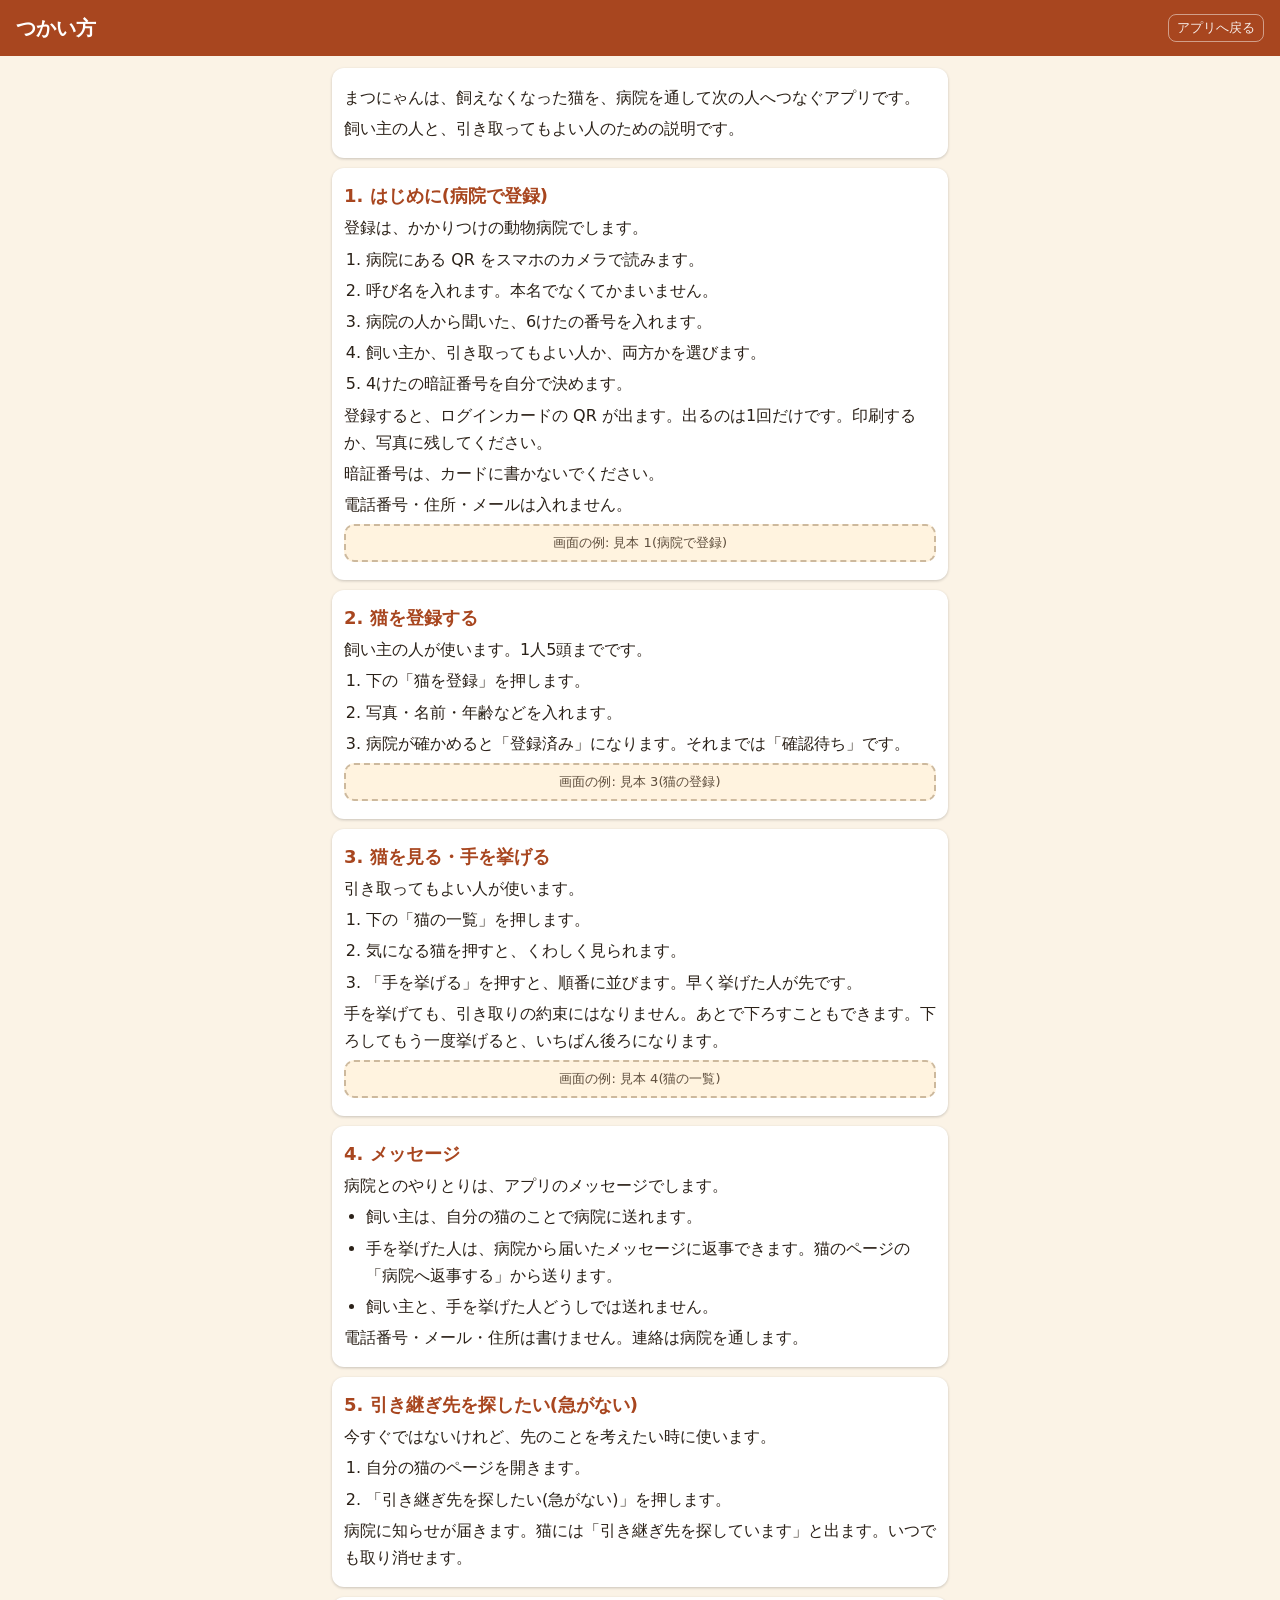
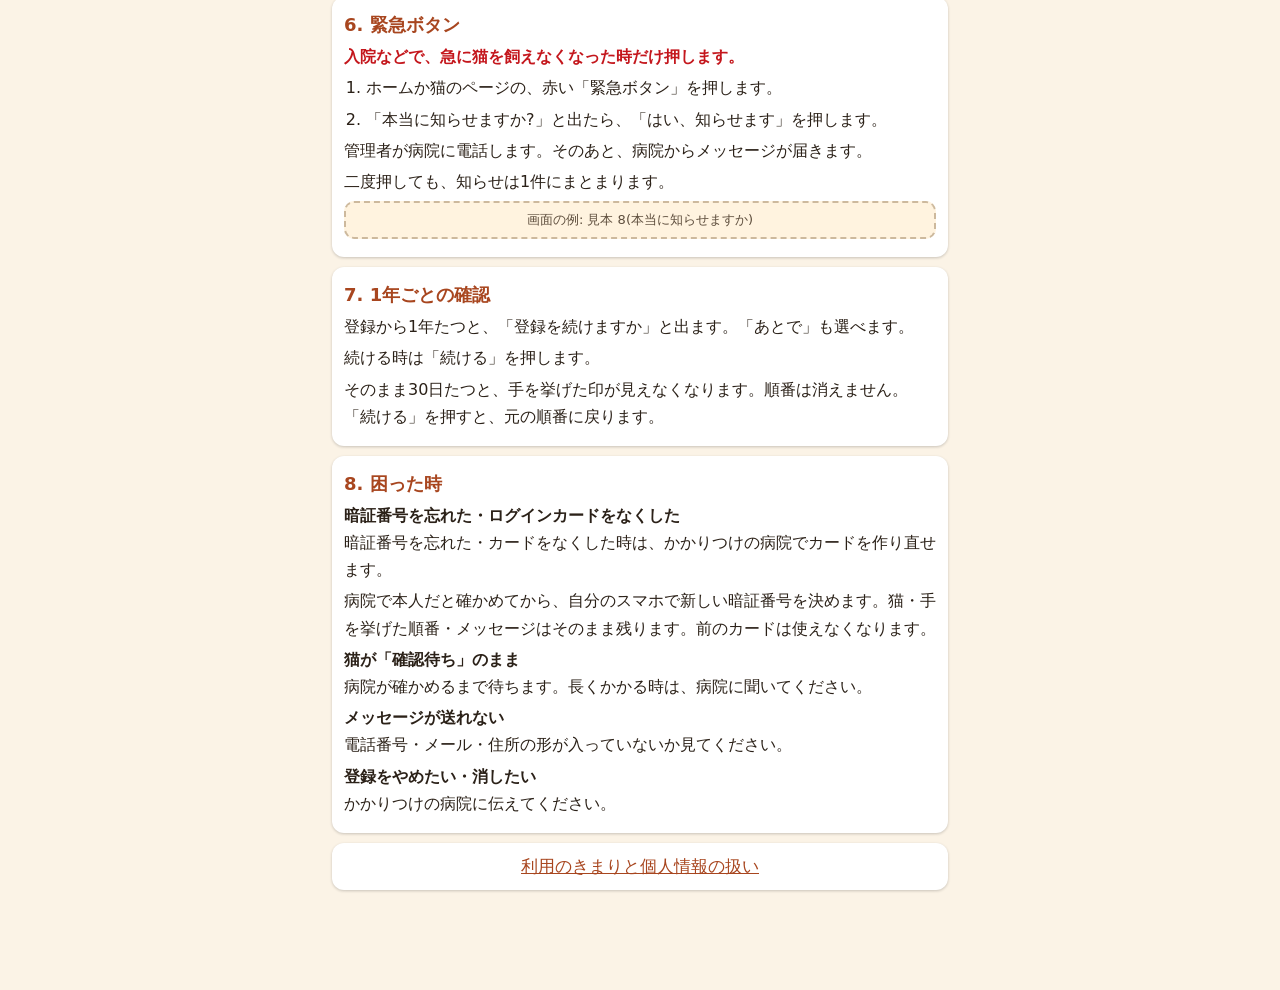
==== help.html @ f1240e0c "Add files via upload" ====
<!doctype html>
<html lang="ja">
<head>
<meta charset="utf-8">
<meta name="viewport" content="width=device-width, initial-scale=1, viewport-fit=cover">
<meta name="theme-color" content="#a8461f">
<title>つかい方 - まつにゃん</title>
<link rel="icon" href="icon-192.png">
<link rel="stylesheet" href="style.css?v=7">
</head>
<body>
<header><h1>つかい方</h1><a class="who helpln" href="./">アプリへ戻る</a></header>
<main class="doc" id="help-body">
  <div class="card">
    <p>まつにゃんは、飼えなくなった猫を、病院を通して次の人へつなぐアプリです。</p>
    <p>飼い主の人と、引き取ってもよい人のための説明です。</p>
  </div>

  <div class="card" id="h-start">
    <h2>1. はじめに(病院で登録)</h2>
    <p>登録は、かかりつけの動物病院でします。</p>
    <ol>
      <li>病院にある QR をスマホのカメラで読みます。</li>
      <li>呼び名を入れます。本名でなくてかまいません。</li>
      <li>病院の人から聞いた、6けたの番号を入れます。</li>
      <li>飼い主か、引き取ってもよい人か、両方かを選びます。</li>
      <li>4けたの暗証番号を自分で決めます。</li>
    </ol>
    <p>登録すると、ログインカードの QR が出ます。出るのは1回だけです。印刷するか、写真に残してください。</p>
    <p>暗証番号は、カードに書かないでください。</p>
    <p>電話番号・住所・メールは入れません。</p>
    <div class="fig">画面の例: 見本 1(病院で登録)</div>
  </div>

  <div class="card" id="h-cat">
    <h2>2. 猫を登録する</h2>
    <p>飼い主の人が使います。1人5頭までです。</p>
    <ol>
      <li>下の「猫を登録」を押します。</li>
      <li>写真・名前・年齢などを入れます。</li>
      <li>病院が確かめると「登録済み」になります。それまでは「確認待ち」です。</li>
    </ol>
    <div class="fig">画面の例: 見本 3(猫の登録)</div>
  </div>

  <div class="card" id="h-list">
    <h2>3. 猫を見る・手を挙げる</h2>
    <p>引き取ってもよい人が使います。</p>
    <ol>
      <li>下の「猫の一覧」を押します。</li>
      <li>気になる猫を押すと、くわしく見られます。</li>
      <li>「手を挙げる」を押すと、順番に並びます。早く挙げた人が先です。</li>
    </ol>
    <p>手を挙げても、引き取りの約束にはなりません。あとで下ろすこともできます。下ろしてもう一度挙げると、いちばん後ろになります。</p>
    <div class="fig">画面の例: 見本 4(猫の一覧)</div>
  </div>

  <div class="card" id="h-msg">
    <h2>4. メッセージ</h2>
    <p>病院とのやりとりは、アプリのメッセージでします。</p>
    <ul>
      <li>飼い主は、自分の猫のことで病院に送れます。</li>
      <li>手を挙げた人は、病院から届いたメッセージに返事できます。猫のページの「病院へ返事する」から送ります。</li>
      <li>飼い主と、手を挙げた人どうしでは送れません。</li>
    </ul>
    <p>電話番号・メール・住所は書けません。連絡は病院を通します。</p>
  </div>

  <div class="card" id="h-seek">
    <h2>5. 引き継ぎ先を探したい(急がない)</h2>
    <p>今すぐではないけれど、先のことを考えたい時に使います。</p>
    <ol>
      <li>自分の猫のページを開きます。</li>
      <li>「引き継ぎ先を探したい(急がない)」を押します。</li>
    </ol>
    <p>病院に知らせが届きます。猫には「引き継ぎ先を探しています」と出ます。いつでも取り消せます。</p>
  </div>

  <div class="card" id="h-sos">
    <h2>6. 緊急ボタン</h2>
    <p class="sosnote">入院などで、急に猫を飼えなくなった時だけ押します。</p>
    <ol>
      <li>ホームか猫のページの、赤い「緊急ボタン」を押します。</li>
      <li>「本当に知らせますか?」と出たら、「はい、知らせます」を押します。</li>
    </ol>
    <p>管理者が病院に電話します。そのあと、病院からメッセージが届きます。</p>
    <p>二度押しても、知らせは1件にまとまります。</p>
    <div class="fig">画面の例: 見本 8(本当に知らせますか)</div>
  </div>

  <div class="card" id="h-renew">
    <h2>7. 1年ごとの確認</h2>
    <p>登録から1年たつと、「登録を続けますか」と出ます。「あとで」も選べます。</p>
    <p>続ける時は「続ける」を押します。</p>
    <p>そのまま30日たつと、手を挙げた印が見えなくなります。順番は消えません。「続ける」を押すと、元の順番に戻ります。</p>
  </div>

  <div class="card" id="h-faq">
    <h2>8. 困った時</h2>
    <p><b>暗証番号を忘れた・ログインカードをなくした</b><br>暗証番号を忘れた・カードをなくした時は、かかりつけの病院でカードを作り直せます。</p>
    <p>病院で本人だと確かめてから、自分のスマホで新しい暗証番号を決めます。猫・手を挙げた順番・メッセージはそのまま残ります。前のカードは使えなくなります。</p>
    <p><b>猫が「確認待ち」のまま</b><br>病院が確かめるまで待ちます。長くかかる時は、病院に聞いてください。</p>
    <p><b>メッセージが送れない</b><br>電話番号・メール・住所の形が入っていないか見てください。</p>
    <p><b>登録をやめたい・消したい</b><br>かかりつけの病院に伝えてください。</p>
  </div>

  <div class="card center"><a href="terms.html">利用のきまりと個人情報の扱い</a></div>
</main>
</body>
</html>
---- style.css ----
/* まつにゃん v7。色と形は見本(20261029-0050-matsunyan-mock/gen/build.py)のまま */
:root { --bg: #fbf3e6; --main: #a8461f; --sos: #c4161c; --ink: #2b2118; --sub: #5e4e3d; --line: #e3d3bd; --field: #cdb99d; --codebg: #fff3df; --navink: #6b5a48; }
* { box-sizing: border-box; }
html, body { margin: 0; background: var(--bg); font-family: "Noto Sans CJK JP", "Noto Sans JP", "Hiragino Sans", system-ui, sans-serif; color: var(--ink); font-size: 17px; }
body { min-height: 100vh; display: flex; flex-direction: column; }
header { background: var(--main); color: #fff; padding: 14px 16px; display: flex; align-items: center; gap: 10px; min-height: 56px; position: sticky; top: 0; z-index: 5; }
header h1 { font-size: 20px; margin: 0; flex: 1; overflow: hidden; text-overflow: ellipsis; white-space: nowrap; }
header .who { font-size: 13px; opacity: .9; }
header button.who { background: none; border: 1px solid #fff8; color: #fff; border-radius: 8px; padding: 4px 8px; font-size: 13px; }
main { flex: 1; padding: 12px 12px 90px; max-width: 640px; width: 100%; margin: 0 auto; }
nav { display: flex; background: #fff; border-top: 2px solid var(--line); position: fixed; left: 0; right: 0; bottom: 0; z-index: 5; }
nav button { flex: 1; text-align: center; padding: 9px 0 11px; font-size: 14px; min-height: 62px; color: var(--navink); background: none; border: 0; font-family: inherit; }
nav button b { display: block; font-size: 22px; line-height: 28px; font-weight: normal; }
nav button.on { color: var(--main); font-weight: bold; border-top: 4px solid var(--main); margin-top: -2px; }
.hidden { display: none !important; }
.card { background: #fff; border-radius: 12px; padding: 12px; margin-bottom: 10px; box-shadow: 0 1px 3px #0003; }
.card.center { text-align: center; }
h3 { font-size: 17px; margin: 2px 0 8px; }
.note { font-size: 14px; color: var(--sub); margin: 4px 0; }
.btn { display: block; width: 100%; min-height: 56px; border-radius: 12px; border: 0; background: var(--main); color: #fff; font-size: 19px; font-weight: bold; text-align: center; margin: 8px 0; font-family: inherit; cursor: pointer; }
.btn.sub { background: #fff; color: var(--main); border: 2px solid var(--main); }
.btn.sm { min-height: 46px; font-size: 16px; width: auto; display: inline-block; padding: 0 14px; margin: 4px 4px 4px 0; }
.btn:disabled { opacity: .55; }
.field { width: 100%; border: 2px solid var(--field); border-radius: 10px; background: #fff; min-height: 48px; padding: 10px 12px; font-size: 17px; margin: 4px 0 10px; color: var(--ink); font-family: inherit; }
.field.pin { font-size: 30px; letter-spacing: .3em; text-align: center; }
label { font-size: 15px; font-weight: bold; display: block; }
label.check { font-weight: normal; display: flex; gap: 10px; align-items: center; margin: 6px 0 10px; }
label.check input { width: 26px; height: 26px; }
.row { display: flex; gap: 10px; align-items: center; }
.row .grow { flex: 1; min-width: 0; }
.tag { display: inline-block; font-size: 13px; font-weight: bold; border-radius: 10px; padding: 2px 8px; background: #f6e3c4; color: #7a3a10; margin: 2px 2px 2px 0; }
.tag.g { background: #dcebd6; color: #2d5a22; } .tag.r { background: #fbd9d9; color: #8a1015; }
.code { font-family: "DejaVu Sans Mono", monospace; font-size: 40px; letter-spacing: .1em; white-space: nowrap; text-align: center; color: var(--main); font-weight: bold; padding: 10px 0; background: var(--codebg); border-radius: 12px; border: 3px dashed var(--main); margin: 6px 0; }
.big { font-size: 20px; font-weight: bold; }
.tel { color: var(--main); font-size: 20px; font-weight: bold; }
.qr { display: block; margin: 8px auto; image-rendering: pixelated; width: 220px; height: 220px; }
.err { background: #fbd9d9; color: #8a1015; border-radius: 10px; padding: 8px 12px; font-size: 15px; margin: 6px 0; }
.ok { background: #dcebd6; color: #2d5a22; border-radius: 10px; padding: 8px 12px; font-size: 15px; margin: 6px 0; }
.secret { font-family: "DejaVu Sans Mono", monospace; font-size: 12px; word-break: break-all; background: var(--codebg); border-radius: 8px; padding: 6px; }
hr { border: 0; border-top: 1px solid #eadcc6; margin: 8px 0; }
#gsi-btn { display: flex; justify-content: center; min-height: 44px; margin: 8px 0; }
/* 2枚目: 登録・猫・確認待ち(見本 1・2・3・6) */
.center { text-align: center; }
.field.codein { font-size: 34px; letter-spacing: .5em; text-align: center; font-family: "DejaVu Sans Mono", monospace; }
.choice { display: flex; flex-wrap: wrap; gap: 6px; margin: 6px 0 12px; }
.choice label { font-weight: normal; border: 2px solid var(--field); border-radius: 10px; padding: 8px 10px; background: #fff; display: flex; gap: 6px; align-items: center; }
.choice label:has(input:checked) { border-color: var(--main); color: var(--main); font-weight: bold; background: var(--codebg); }
.grid2 { display: grid; grid-template-columns: 1fr 1fr; gap: 0 12px; }
.phrow { display: flex; gap: 14px; align-items: center; margin-bottom: 8px; }
.ph { width: 82px; height: 82px; border-radius: 12px; background: #e8d5b8; display: flex; align-items: center; justify-content: center; font-size: 40px; overflow: hidden; flex: none; cursor: pointer; }
.ph img { width: 100%; height: 100%; object-fit: cover; }
.wait { background: var(--codebg); border: 2px solid #e0a000; border-radius: 12px; padding: 8px 12px; text-align: center; color: #8a4b00; margin: 6px 0; }
.waitbox { border: 2px solid #e0a000; }
.cat { display: flex; gap: 12px; align-items: center; }
.cat .ph { width: 76px; height: 76px; font-size: 36px; }
.cat .big { font-size: 20px; }
.cat .grow { flex: 1; min-width: 0; }
.btn2 { display: grid; grid-template-columns: 1fr 1fr; gap: 10px; }
.btn2 .btn { margin: 8px 0 2px; min-height: 48px; font-size: 17px; }
.fixnote { background: #fbd9d9; color: #8a1015; border-radius: 8px; padding: 6px 8px; font-size: 14px; margin-top: 6px; }
@media print { header, nav, .noprint { display: none !important; } main { padding: 0; } .card { box-shadow: none; border: 1px solid #999; } }
/* 3枚目の前半: 猫の一覧・詳しい画面・順番(見本 4・5) */
.lcard { cursor: pointer; }
.lcard .row { margin-top: 6px; }
.ph.lg { width: 96px; height: 96px; font-size: 50px; }
.ord { width: 34px; height: 34px; border-radius: 17px; background: var(--main); color: #fff; font-weight: bold; display: flex; align-items: center; justify-content: center; flex: none; font-size: 18px; }
.qrow { margin: 6px 0; }
.qrow .big { font-size: 19px; }
/* 3枚目の後半: メッセージ(見本 2・6)・約束ではない の文・年1回・数の印 */
.msg { background: #fff; border-radius: 12px; padding: 8px 12px; margin-bottom: 8px; font-size: 15px; border-left: 5px solid #a8461f; white-space: pre-wrap; word-break: break-word; cursor: pointer; }
.msg small { color: #7a6a58; display: block; white-space: normal; }
.msg.unread { background: #fff3df; }
.promise { background: #fff3df; border: 1px solid #e3d3bd; border-radius: 10px; padding: 8px 10px; margin: 10px 0; font-size: 14px; }
.renewbar { border: 2px solid #e0a800; }
nav button { position: relative; }
nav .badge { position: absolute; top: 4px; left: 50%; margin-left: 8px; background: #c4161c; color: #fff; border-radius: 10px; font-size: 12px; line-height: 18px; min-width: 18px; padding: 0 5px; font-weight: bold; }
textarea.field { resize: vertical; font-family: inherit; }
/* 4枚目: 緊急ボタン(見本 2・5・6・8)・管理者の「電話が必要な連絡」(見本 7)。緊急だけ赤 #c4161c */
button.sos { display: block; width: 100%; border: 0; font-family: inherit; cursor: pointer; }
.sos { background: var(--sos); color: #fff; border-radius: 16px; text-align: center; font-size: 26px; font-weight: bold; padding: 18px 8px; margin: 6px 0 10px; box-shadow: 0 3px 0 #7d0c10; }
.sos small { display: block; font-size: 14px; font-weight: normal; margin-top: 4px; }
.sos:disabled { opacity: .55; }
#sos-modal { position: fixed; inset: 0; z-index: 20; }
.modalbg { position: absolute; inset: 0; background: #000a; }
.sosbox { position: absolute; left: 18px; right: 18px; top: 120px; max-width: 520px; margin: 0 auto; background: #fff; border-radius: 20px; padding: 20px; text-align: center; box-shadow: 0 6px 20px #0007; }
.sosrow { border: 2px solid var(--sos); }
.sostel { color: var(--main); font-size: 22px; font-weight: bold; text-decoration: none; display: block; }
/* 5枚目の前半: つかい方・利用のきまりのページ(同じ色と形) */
header a.helpln { color: #fff; text-decoration: none; border: 1px solid #fff8; border-radius: 8px; padding: 4px 8px; white-space: nowrap; }
.doc h2 { font-size: 18px; color: var(--main); margin: 4px 0 6px; }
.doc p, .doc li { font-size: 16px; line-height: 1.7; margin: 4px 0; }
.doc ul, .doc ol { padding-left: 1.3em; margin: 4px 0; }
.doc .fig { border: 2px dashed var(--field); border-radius: 10px; background: var(--codebg); color: var(--sub); font-size: 13px; text-align: center; padding: 8px; margin: 6px 0; }
.doc .sosnote { color: var(--sos); font-weight: bold; }
.doc a { color: var(--main); }
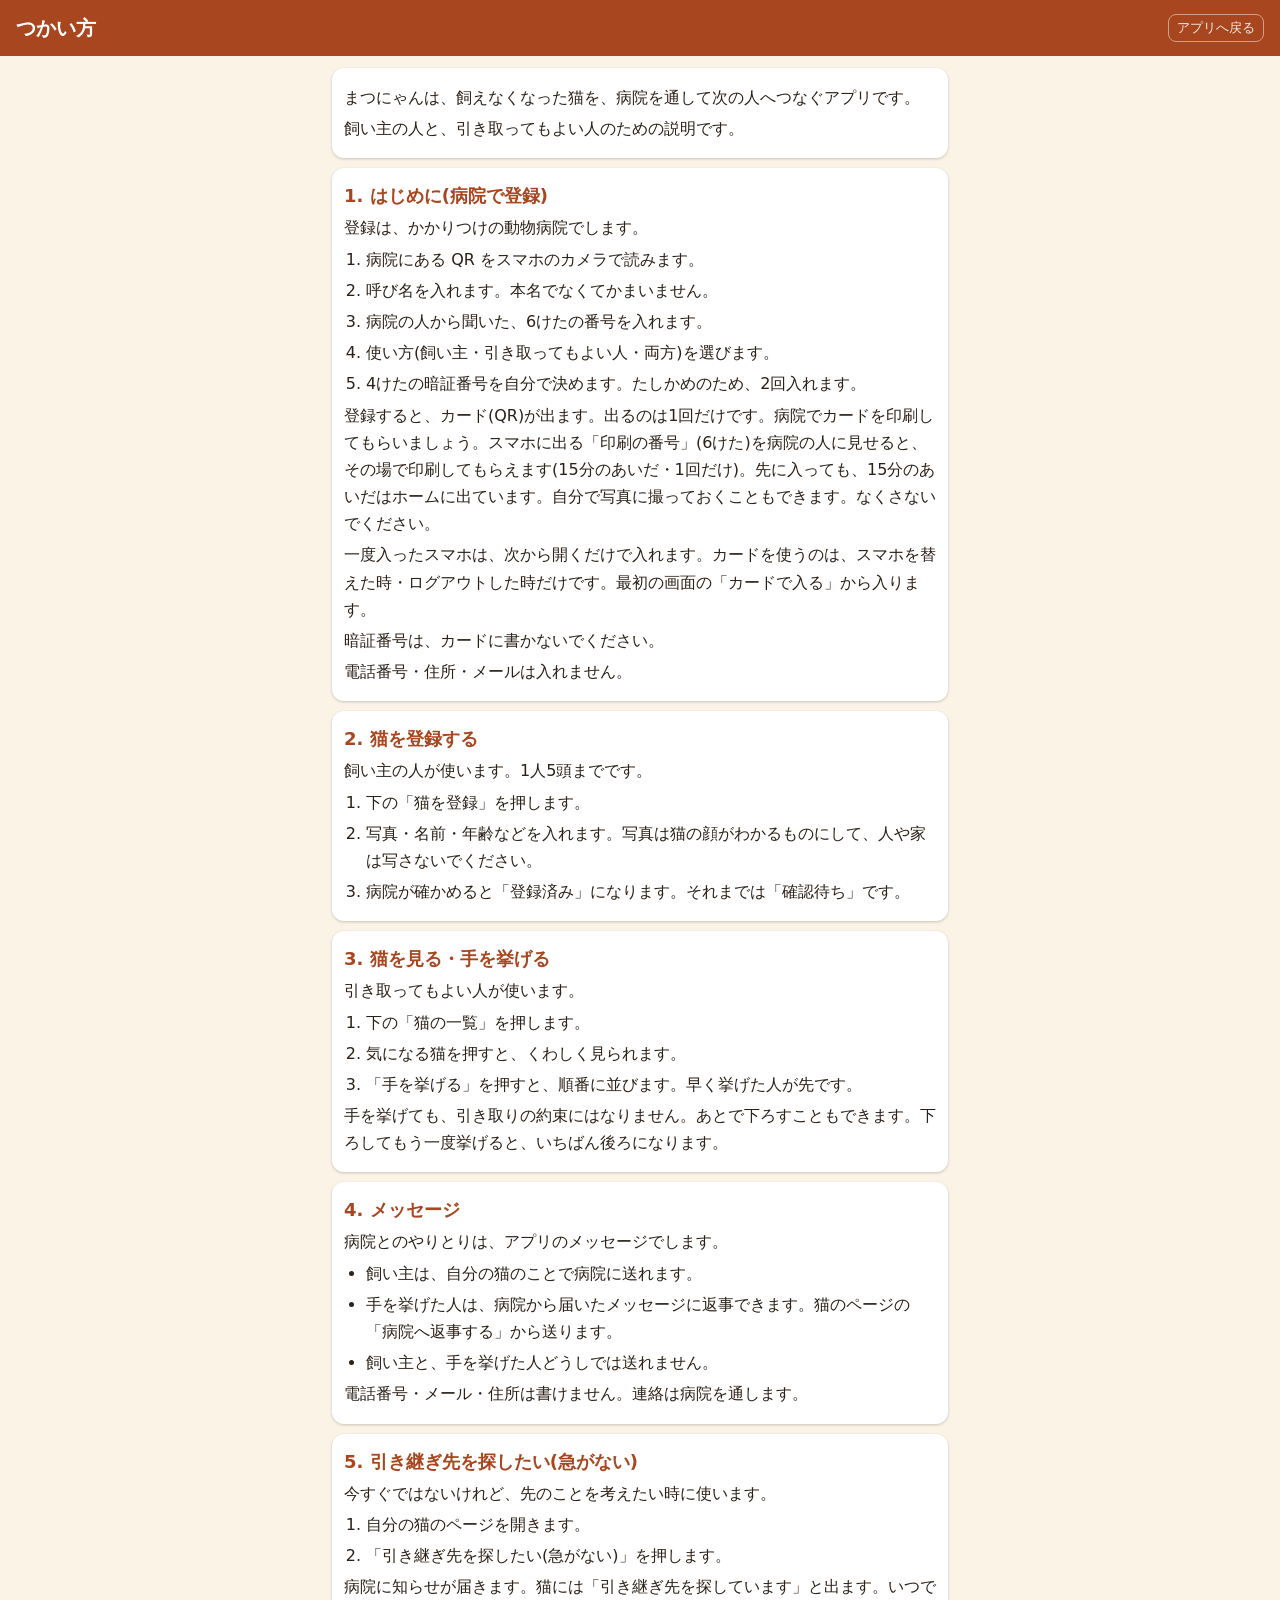
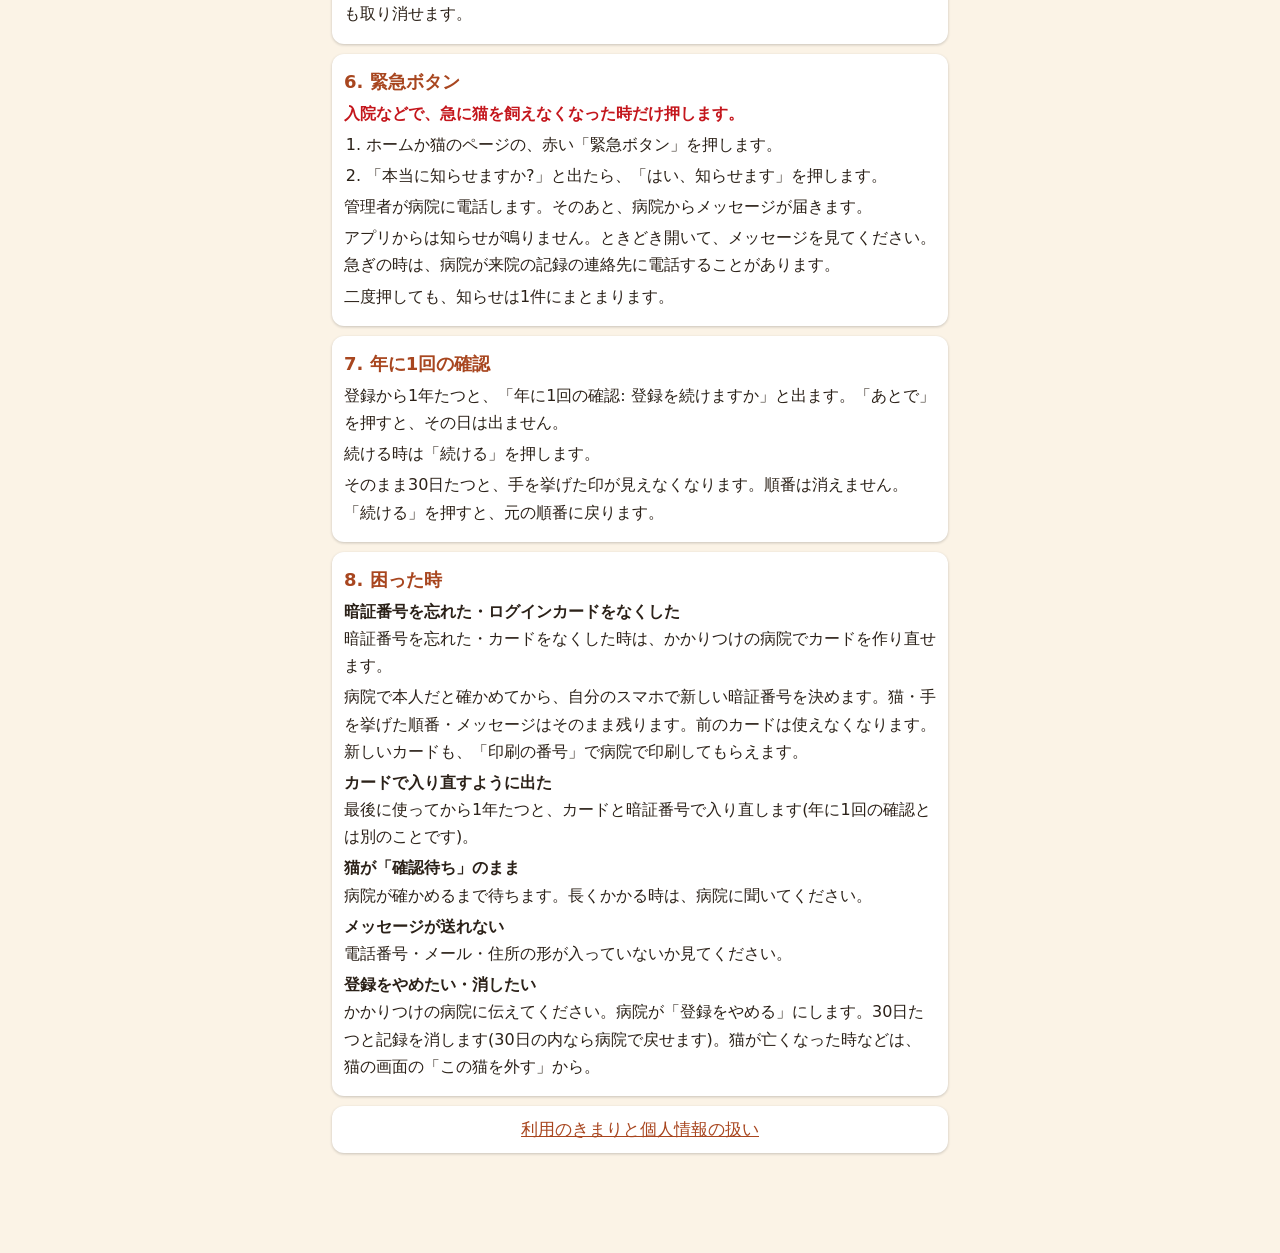
==== commit 59addb96: "まつにゃん v11 を公開(Pi の予備の道・P20261030T084202Z-5CD3D4)" ====
--- a/help.html
+++ b/help.html
@@ -6,7 +6,7 @@
 <meta name="theme-color" content="#a8461f">
 <title>つかい方 - まつにゃん</title>
 <link rel="icon" href="icon-192.png">
-<link rel="stylesheet" href="style.css?v=7">
+<link rel="stylesheet" href="style.css?v=11">
 </head>
 <body>
 <header><h1>つかい方</h1><a class="who helpln" href="./">アプリへ戻る</a></header>
@@ -23,13 +23,13 @@
       <li>病院にある QR をスマホのカメラで読みます。</li>
       <li>呼び名を入れます。本名でなくてかまいません。</li>
       <li>病院の人から聞いた、6けたの番号を入れます。</li>
-      <li>飼い主か、引き取ってもよい人か、両方かを選びます。</li>
-      <li>4けたの暗証番号を自分で決めます。</li>
+      <li>使い方(飼い主・引き取ってもよい人・両方)を選びます。</li>
+      <li>4けたの暗証番号を自分で決めます。たしかめのため、2回入れます。</li>
     </ol>
-    <p>登録すると、ログインカードの QR が出ます。出るのは1回だけです。印刷するか、写真に残してください。</p>
+    <p>登録すると、カード(QR)が出ます。出るのは1回だけです。病院でカードを印刷してもらいましょう。スマホに出る「印刷の番号」(6けた)を病院の人に見せると、その場で印刷してもらえます(15分のあいだ・1回だけ)。先に入っても、15分のあいだはホームに出ています。自分で写真に撮っておくこともできます。なくさないでください。</p>
+    <p>一度入ったスマホは、次から開くだけで入れます。カードを使うのは、スマホを替えた時・ログアウトした時だけです。最初の画面の「カードで入る」から入ります。</p>
     <p>暗証番号は、カードに書かないでください。</p>
     <p>電話番号・住所・メールは入れません。</p>
-    <div class="fig">画面の例: 見本 1(病院で登録)</div>
   </div>
 
   <div class="card" id="h-cat">
@@ -37,10 +37,9 @@
     <p>飼い主の人が使います。1人5頭までです。</p>
     <ol>
       <li>下の「猫を登録」を押します。</li>
-      <li>写真・名前・年齢などを入れます。</li>
+      <li>写真・名前・年齢などを入れます。写真は猫の顔がわかるものにして、人や家は写さないでください。</li>
       <li>病院が確かめると「登録済み」になります。それまでは「確認待ち」です。</li>
     </ol>
-    <div class="fig">画面の例: 見本 3(猫の登録)</div>
   </div>
 
   <div class="card" id="h-list">
@@ -52,7 +51,6 @@
       <li>「手を挙げる」を押すと、順番に並びます。早く挙げた人が先です。</li>
     </ol>
     <p>手を挙げても、引き取りの約束にはなりません。あとで下ろすこともできます。下ろしてもう一度挙げると、いちばん後ろになります。</p>
-    <div class="fig">画面の例: 見本 4(猫の一覧)</div>
   </div>
 
   <div class="card" id="h-msg">
@@ -84,13 +82,13 @@
       <li>「本当に知らせますか?」と出たら、「はい、知らせます」を押します。</li>
     </ol>
     <p>管理者が病院に電話します。そのあと、病院からメッセージが届きます。</p>
+    <p>アプリからは知らせが鳴りません。ときどき開いて、メッセージを見てください。急ぎの時は、病院が来院の記録の連絡先に電話することがあります。</p>
     <p>二度押しても、知らせは1件にまとまります。</p>
-    <div class="fig">画面の例: 見本 8(本当に知らせますか)</div>
   </div>
 
   <div class="card" id="h-renew">
-    <h2>7. 1年ごとの確認</h2>
-    <p>登録から1年たつと、「登録を続けますか」と出ます。「あとで」も選べます。</p>
+    <h2>7. 年に1回の確認</h2>
+    <p>登録から1年たつと、「年に1回の確認: 登録を続けますか」と出ます。「あとで」を押すと、その日は出ません。</p>
     <p>続ける時は「続ける」を押します。</p>
     <p>そのまま30日たつと、手を挙げた印が見えなくなります。順番は消えません。「続ける」を押すと、元の順番に戻ります。</p>
   </div>
@@ -98,10 +96,11 @@
   <div class="card" id="h-faq">
     <h2>8. 困った時</h2>
     <p><b>暗証番号を忘れた・ログインカードをなくした</b><br>暗証番号を忘れた・カードをなくした時は、かかりつけの病院でカードを作り直せます。</p>
-    <p>病院で本人だと確かめてから、自分のスマホで新しい暗証番号を決めます。猫・手を挙げた順番・メッセージはそのまま残ります。前のカードは使えなくなります。</p>
+    <p>病院で本人だと確かめてから、自分のスマホで新しい暗証番号を決めます。猫・手を挙げた順番・メッセージはそのまま残ります。前のカードは使えなくなります。新しいカードも、「印刷の番号」で病院で印刷してもらえます。</p>
+    <p><b>カードで入り直すように出た</b><br>最後に使ってから1年たつと、カードと暗証番号で入り直します(年に1回の確認とは別のことです)。</p>
     <p><b>猫が「確認待ち」のまま</b><br>病院が確かめるまで待ちます。長くかかる時は、病院に聞いてください。</p>
     <p><b>メッセージが送れない</b><br>電話番号・メール・住所の形が入っていないか見てください。</p>
-    <p><b>登録をやめたい・消したい</b><br>かかりつけの病院に伝えてください。</p>
+    <p><b>登録をやめたい・消したい</b><br>かかりつけの病院に伝えてください。病院が「登録をやめる」にします。30日たつと記録を消します(30日の内なら病院で戻せます)。猫が亡くなった時などは、猫の画面の「この猫を外す」から。</p>
   </div>
 
   <div class="card center"><a href="terms.html">利用のきまりと個人情報の扱い</a></div>
--- a/style.css
+++ b/style.css
@@ -1,4 +1,4 @@
-/* まつにゃん v7。色と形は見本(20261029-0050-matsunyan-mock/gen/build.py)のまま */
+/* まつにゃん v11。色と形は見本(20261029-0050-matsunyan-mock/gen/build.py)のまま */
 :root { --bg: #fbf3e6; --main: #a8461f; --sos: #c4161c; --ink: #2b2118; --sub: #5e4e3d; --line: #e3d3bd; --field: #cdb99d; --codebg: #fff3df; --navink: #6b5a48; }
 * { box-sizing: border-box; }
 html, body { margin: 0; background: var(--bg); font-family: "Noto Sans CJK JP", "Noto Sans JP", "Hiragino Sans", system-ui, sans-serif; color: var(--ink); font-size: 17px; }
@@ -16,7 +16,7 @@
 .card { background: #fff; border-radius: 12px; padding: 12px; margin-bottom: 10px; box-shadow: 0 1px 3px #0003; }
 .card.center { text-align: center; }
 h3 { font-size: 17px; margin: 2px 0 8px; }
-.note { font-size: 14px; color: var(--sub); margin: 4px 0; }
+.note { font-size: 15px; color: var(--sub); margin: 4px 0; }
 .btn { display: block; width: 100%; min-height: 56px; border-radius: 12px; border: 0; background: var(--main); color: #fff; font-size: 19px; font-weight: bold; text-align: center; margin: 8px 0; font-family: inherit; cursor: pointer; }
 .btn.sub { background: #fff; color: var(--main); border: 2px solid var(--main); }
 .btn.sm { min-height: 46px; font-size: 16px; width: auto; display: inline-block; padding: 0 14px; margin: 4px 4px 4px 0; }
@@ -28,7 +28,7 @@
 label.check input { width: 26px; height: 26px; }
 .row { display: flex; gap: 10px; align-items: center; }
 .row .grow { flex: 1; min-width: 0; }
-.tag { display: inline-block; font-size: 13px; font-weight: bold; border-radius: 10px; padding: 2px 8px; background: #f6e3c4; color: #7a3a10; margin: 2px 2px 2px 0; }
+.tag { display: inline-block; font-size: 14px; font-weight: bold; border-radius: 10px; padding: 2px 8px; background: #f6e3c4; color: #7a3a10; margin: 2px 2px 2px 0; }
 .tag.g { background: #dcebd6; color: #2d5a22; } .tag.r { background: #fbd9d9; color: #8a1015; }
 .code { font-family: "DejaVu Sans Mono", monospace; font-size: 40px; letter-spacing: .1em; white-space: nowrap; text-align: center; color: var(--main); font-weight: bold; padding: 10px 0; background: var(--codebg); border-radius: 12px; border: 3px dashed var(--main); margin: 6px 0; }
 .big { font-size: 20px; font-weight: bold; }
@@ -45,6 +45,7 @@
 .choice { display: flex; flex-wrap: wrap; gap: 6px; margin: 6px 0 12px; }
 .choice label { font-weight: normal; border: 2px solid var(--field); border-radius: 10px; padding: 8px 10px; background: #fff; display: flex; gap: 6px; align-items: center; }
 .choice label:has(input:checked) { border-color: var(--main); color: var(--main); font-weight: bold; background: var(--codebg); }
+.choice label.on { border-color: var(--main); color: var(--main); font-weight: bold; background: var(--codebg); }   /* S-11: :has の効かない古い iPhone 用(別の行にする。1つの行にまとめると、古い方では行ごと捨てられる) */
 .grid2 { display: grid; grid-template-columns: 1fr 1fr; gap: 0 12px; }
 .phrow { display: flex; gap: 14px; align-items: center; margin-bottom: 8px; }
 .ph { width: 82px; height: 82px; border-radius: 12px; background: #e8d5b8; display: flex; align-items: center; justify-content: center; font-size: 40px; overflow: hidden; flex: none; cursor: pointer; }
@@ -93,3 +94,41 @@
 .doc .fig { border: 2px dashed var(--field); border-radius: 10px; background: var(--codebg); color: var(--sub); font-size: 13px; text-align: center; padding: 8px; margin: 6px 0; }
 .doc .sosnote { color: var(--sos); font-weight: bold; }
 .doc a { color: var(--main); }
+/* 入口の2つのボタン(7枚目)。高齢の方が押しやすい大きさ。色は見本の赤茶とクリーム */
+.door { display: block; width: 100%; min-height: 76px; border-radius: 16px; border: 0; background: var(--main); color: #fff; font-size: 24px; font-weight: bold; text-align: center; margin: 10px 0; padding: 12px 8px; font-family: inherit; cursor: pointer; box-shadow: 0 3px 0 #6e2c12; }
+.door small { display: block; font-size: 15px; font-weight: normal; margin-top: 4px; }
+.door.sub { background: var(--codebg); color: var(--main); border: 3px solid var(--main); box-shadow: none; }
+.door.on { box-shadow: none; transform: translateY(2px); }
+ol.first { margin: 0; padding-left: 1.4em; font-size: 18px; line-height: 1.6; }
+.adminfoot { margin: 34px 0 10px; padding-top: 10px; border-top: 1px solid var(--line); text-align: center; font-size: 13px; }
+.adminfoot #gsi-btn { display: flex; justify-content: center; }
+.card.out { margin-top: 26px; }
+/* 8枚目: カードの印刷(名刺の大きさ 91×55mm)。病院のカードと利用者のカードで同じ形。A4 に1枚(切り取り線)か名刺用紙10面の1か所 */
+.handoff { background: #fff3df; border: 3px solid var(--main); border-radius: 12px; padding: 10px 12px; margin: 10px 0; font-size: 16px; text-align: center; }
+.pc-preview { display: flex; justify-content: center; margin: 10px 0; }
+.pc-preview .pc-card { position: relative; box-shadow: 0 1px 4px #0004; }
+.pc-card { position: absolute; width: 91mm; height: 55mm; background: #fff3df; color: #2b2118; overflow: hidden; font-family: "Noto Sans CJK JP", "Noto Sans JP", "Hiragino Sans", system-ui, sans-serif; -webkit-print-color-adjust: exact; print-color-adjust: exact; }
+.pc-top { height: 10mm; background: #a8461f; color: #fff; display: flex; align-items: center; gap: 2mm; padding: 0 3mm; font-size: 4.4mm; font-weight: bold; }
+.pc-top img { width: 6.5mm; height: 6.5mm; border-radius: 1.3mm; background: #fff3df; }
+.pc-top small { margin-left: auto; font-size: 2.7mm; font-weight: normal; }
+.pc-body { display: flex; gap: 3mm; padding: 2.2mm 3mm 0; }
+.pc-left { flex: 1; min-width: 0; }
+.pc-name { font-size: 4.8mm; font-weight: bold; line-height: 1.3; word-break: break-all; }
+.pc-sub { font-size: 2.9mm; color: #5e4e3d; margin-top: 1.6mm; line-height: 1.4; word-break: break-all; }
+.pc-qr { width: 30mm; height: 30mm; flex: none; image-rendering: pixelated; background: #fff; }
+.pc-foot { position: absolute; left: 3mm; right: 3mm; bottom: 1.8mm; font-size: 2.4mm; line-height: 1.35; border-top: .3mm solid #a8461f; padding-top: .9mm; }
+.pc-card.cutline { outline: .3mm dashed #777; }
+.pc-cutnote { position: absolute; font-size: 3.2mm; color: #555; }
+#print-sheet { display: none; }
+@page cardsheet { size: A4 portrait; margin: 0; }
+@media print {
+  body.pc-printing > *:not(#print-sheet) { display: none !important; }
+  body.pc-printing { background: #fff; display: block; min-height: 0; }
+  body.pc-printing #print-sheet { display: block; page: cardsheet; }
+  #print-sheet .sheet { position: relative; width: 210mm; height: 296mm; overflow: hidden; }
+}
+/* 10b(U-15): 「印刷の番号」は、今日の確認の番号(赤茶の点線)と見分けるため、枠を緑(印 .tag.g と同じ色)の実線にする */
+.takebox { border: 3px solid #2d5a22; }
+.code.pcode { color: #2d5a22; border: 3px solid #2d5a22; }
+.field.pcodein { border: 3px solid #2d5a22; }
+details > summary { cursor: pointer; }
